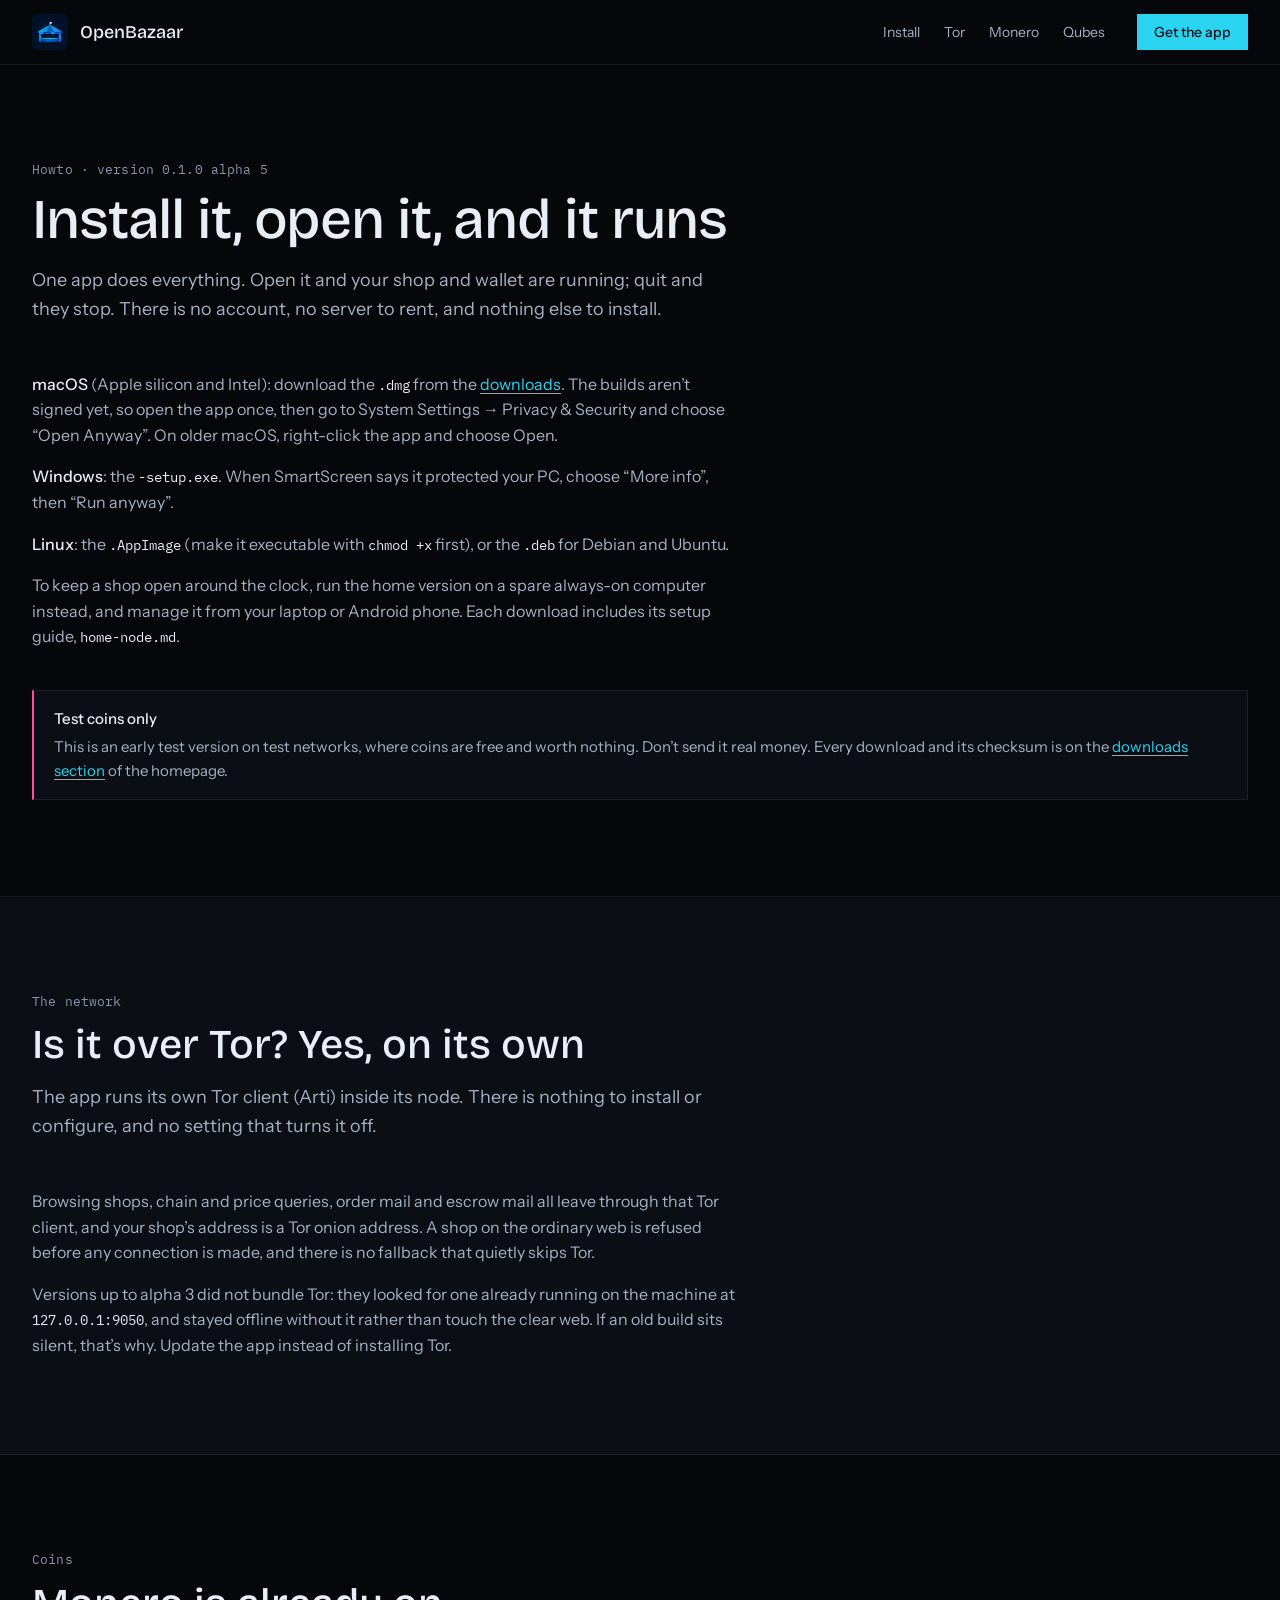
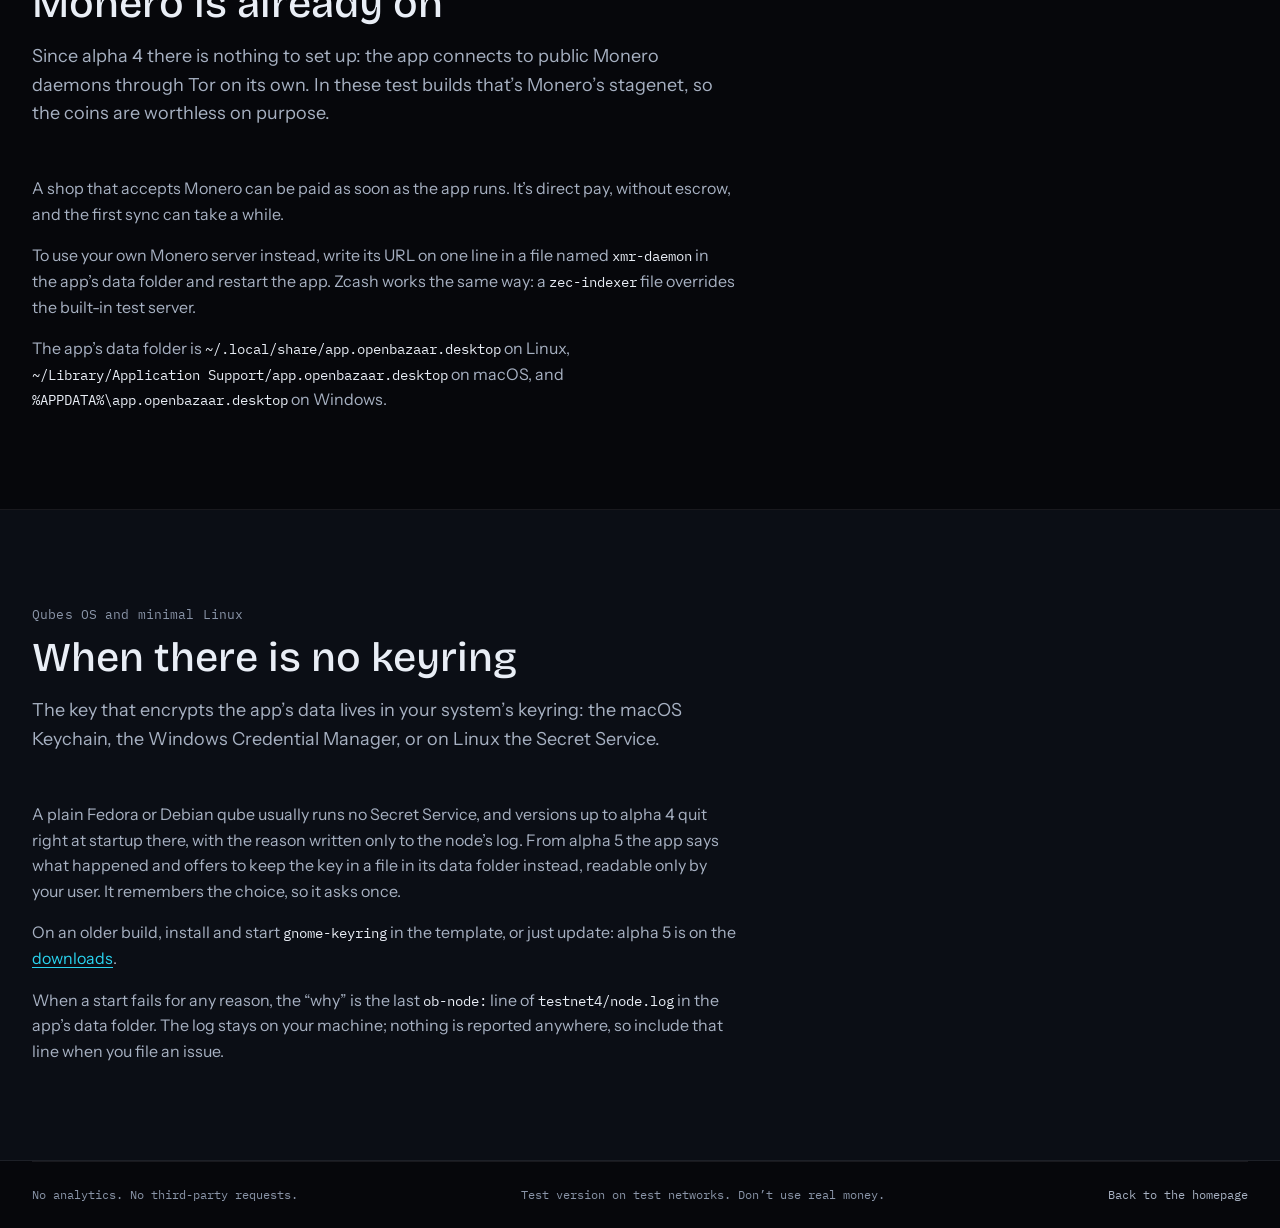
==== howto/index.html @ caa9f2f2 "Add a howto page: install, Tor, Monero, Qubes howto/ answers the questions people actually ask: how " ====
<!doctype html>
<html lang="en">
<head>
  <meta charset="utf-8">
  <meta name="viewport" content="width=device-width, initial-scale=1">
  <meta name="color-scheme" content="dark">
  <meta name="theme-color" content="#06070b">
  <title>How to run OpenBazaar: install, Tor, Monero, Qubes</title>
  <meta name="description" content="How to run the OpenBazaar app: install it on macOS, Windows or Linux, what Tor it uses (its own, on by default), how Monero is already on, and what to do on Qubes OS or minimal Linux without a keyring.">
  <meta property="og:type" content="website">
  <meta property="og:url" content="https://openbazaar.org/howto/">
  <meta property="og:title" content="How to run OpenBazaar">
  <meta property="og:description" content="Install it, and it connects through Tor on its own. Monero is already on. And what to do on Qubes OS when there is no keyring.">
  <meta property="og:image" content="https://openbazaar.org/ob-market-logo-256.png">
  <link rel="icon" href="../ob-market-logo-256.png" type="image/png">
  <link rel="preload" href="../fonts/bricolage-grotesque-wdth.woff2" as="font" type="font/woff2" crossorigin>
  <link rel="stylesheet" href="../styles.css">
  <script type="module" src="../site.js"></script>
</head>
<body id="top">
  <a class="skip" href="#main">Skip to content</a>
  <header class="site-header">
    <nav class="nav wrap" aria-label="Main navigation">
      <a class="brand" href="../"><img src="../ob-market-logo-256.png" width="36" height="36" alt=""><span>OpenBazaar</span></a>
      <button class="menu-button" type="button" aria-expanded="false" aria-controls="nav-links" hidden>Menu</button>
      <ul id="nav-links" class="nav-links">
        <li><a href="#install">Install</a></li>
        <li><a href="#tor">Tor</a></li>
        <li><a href="#monero">Monero</a></li>
        <li><a href="#qubes">Qubes</a></li>
      </ul>
      <a class="button button-small" href="../#start">Get the app</a>
    </nav>
  </header>

  <main id="main">
    <section id="install" class="section" aria-labelledby="install-heading">
      <div class="wrap">
        <div class="section-head">
          <p class="eyebrow">Howto · version 0.1.0 alpha 5</p>
          <h1 id="install-heading">Install it, open it, and it runs</h1>
          <p class="section-intro">One app does everything. Open it and your shop and wallet are running; quit and they stop. There is no account, no server to rent, and nothing else to install.</p>
        </div>
        <div class="prose">
          <p><strong>macOS</strong> (Apple silicon and Intel): download the <code>.dmg</code> from the <a href="../#start">downloads</a>. The builds aren’t signed yet, so open the app once, then go to System Settings → Privacy &amp; Security and choose “Open Anyway”. On older macOS, right-click the app and choose Open.</p>
          <p><strong>Windows</strong>: the <code>-setup.exe</code>. When SmartScreen says it protected your PC, choose “More info”, then “Run anyway”.</p>
          <p><strong>Linux</strong>: the <code>.AppImage</code> (make it executable with <code>chmod +x</code> first), or the <code>.deb</code> for Debian and Ubuntu.</p>
          <p>To keep a shop open around the clock, run the home version on a spare always-on computer instead, and manage it from your laptop or Android phone. Each download includes its setup guide, <code>home-node.md</code>.</p>
        </div>
        <p class="notice" role="note"><strong>Test coins only</strong> This is an early test version on test networks, where coins are free and worth nothing. Don’t send it real money. Every download and its checksum is on the <a href="../#start">downloads section</a> of the homepage.</p>
      </div>
    </section>

    <section id="tor" class="section section-sunk" aria-labelledby="tor-heading">
      <div class="wrap">
        <div class="section-head">
          <p class="eyebrow">The network</p>
          <h2 id="tor-heading">Is it over Tor? Yes, on its own</h2>
          <p class="section-intro">The app runs its own Tor client (Arti) inside its node. There is nothing to install or configure, and no setting that turns it off.</p>
        </div>
        <div class="prose">
          <p>Browsing shops, chain and price queries, order mail and escrow mail all leave through that Tor client, and your shop’s address is a Tor onion address. A shop on the ordinary web is refused before any connection is made, and there is no fallback that quietly skips Tor.</p>
          <p>Versions up to alpha 3 did not bundle Tor: they looked for one already running on the machine at <code>127.0.0.1:9050</code>, and stayed offline without it rather than touch the clear web. If an old build sits silent, that’s why. Update the app instead of installing Tor.</p>
        </div>
      </div>
    </section>

    <section id="monero" class="section" aria-labelledby="monero-heading">
      <div class="wrap">
        <div class="section-head">
          <p class="eyebrow">Coins</p>
          <h2 id="monero-heading">Monero is already on</h2>
          <p class="section-intro">Since alpha 4 there is nothing to set up: the app connects to public Monero daemons through Tor on its own. In these test builds that’s Monero’s stagenet, so the coins are worthless on purpose.</p>
        </div>
        <div class="prose">
          <p>A shop that accepts Monero can be paid as soon as the app runs. It’s direct pay, without escrow, and the first sync can take a while.</p>
          <p>To use your own Monero server instead, write its URL on one line in a file named <code>xmr-daemon</code> in the app’s data folder and restart the app. Zcash works the same way: a <code>zec-indexer</code> file overrides the built-in test server.</p>
          <p>The app’s data folder is <code>~/.local/share/app.openbazaar.desktop</code> on Linux, <code>~/Library/Application Support/app.openbazaar.desktop</code> on macOS, and <code>%APPDATA%\app.openbazaar.desktop</code> on Windows.</p>
        </div>
      </div>
    </section>

    <section id="qubes" class="section section-sunk" aria-labelledby="qubes-heading">
      <div class="wrap">
        <div class="section-head">
          <p class="eyebrow">Qubes OS and minimal Linux</p>
          <h2 id="qubes-heading">When there is no keyring</h2>
          <p class="section-intro">The key that encrypts the app’s data lives in your system’s keyring: the macOS Keychain, the Windows Credential Manager, or on Linux the Secret Service.</p>
        </div>
        <div class="prose">
          <p>A plain Fedora or Debian qube usually runs no Secret Service, and versions up to alpha 4 quit right at startup there, with the reason written only to the node’s log. From alpha 5 the app says what happened and offers to keep the key in a file in its data folder instead, readable only by your user. It remembers the choice, so it asks once.</p>
          <p>On an older build, install and start <code>gnome-keyring</code> in the template, or just update: alpha 5 is on the <a href="../#start">downloads</a>.</p>
          <p>When a start fails for any reason, the “why” is the last <code>ob-node:</code> line of <code>testnet4/node.log</code> in the app’s data folder. The log stays on your machine; nothing is reported anywhere, so include that line when you file an issue.</p>
        </div>
      </div>
    </section>
  </main>

  <footer class="footer">
    <div class="wrap footer-bottom"><span>No analytics. No third-party requests.</span><span>Test version on test networks. Don’t use real money.</span><a href="../">Back to the homepage</a></div>
  </footer>
</body>
</html>
---- styles.css ----
@font-face {
  font-family: "Instrument Sans";
  src: url("fonts/instrument-sans-400.woff2") format("woff2");
  font-weight: 400;
  font-display: swap;
}

@font-face {
  font-family: "Instrument Sans";
  src: url("fonts/instrument-sans-500.woff2") format("woff2");
  font-weight: 500;
  font-display: swap;
}

@font-face {
  font-family: "Bricolage Grotesque";
  src: url("fonts/bricolage-grotesque-wdth.woff2") format("woff2");
  font-weight: 200 800;
  font-stretch: 75% 100%;
  font-display: swap;
}

@font-face {
  font-family: "IBM Plex Mono";
  src: url("fonts/ibm-plex-mono-400.woff2") format("woff2");
  font-weight: 400;
  font-display: swap;
}

@font-face {
  font-family: "IBM Plex Mono";
  src: url("fonts/ibm-plex-mono-500.woff2") format("woff2");
  font-weight: 500;
  font-display: swap;
}

:root {
  /* Near-black with a blue cast; cyan carries actions, magenta marks caution. */
  --bg: #06070b;
  --panel: #0b0e15;
  --raised: #121722;
  --line: rgb(233 238 246 / 8%);
  --line-strong: rgb(233 238 246 / 14%);
  --text: #e9eef6;
  --text-2: #a7b1c2;
  --text-3: #8a95a8;
  --cyan: #2ad4f0;
  --cyan-press: #1bb8d3;
  --magenta: #ff4fa3;
  --sans: "Instrument Sans", Arial, sans-serif;
  --display: "Bricolage Grotesque", "Arial Narrow", sans-serif;
  --mono: "IBM Plex Mono", ui-monospace, "SFMono-Regular", Consolas, monospace;
  --ease: cubic-bezier(0.22, 1, 0.36, 1);
}

* { box-sizing: border-box; }
html { scroll-behavior: smooth; scroll-padding-top: 24px; }
body {
  margin: 0;
  color: var(--text);
  font: 400 16px/1.6 var(--sans);
  background: var(--bg);
}
a { color: var(--cyan); text-underline-offset: 3px; text-decoration-thickness: 1px; transition: color 160ms var(--ease); }
a:hover { color: var(--text); }
button { font: inherit; }
button:not(:disabled), summary { cursor: pointer; }
[hidden] { display: none !important; }
:focus-visible { outline: 2px solid var(--cyan); outline-offset: 3px; }
::selection { color: var(--bg); background: var(--cyan); }
img { max-width: 100%; }
h1, h2, h3, p, ul, ol, dl, dd, figure { margin: 0; }
h1, h2, h3 { font-weight: 500; }
code { font: 0.88em/1.5 var(--mono); overflow-wrap: anywhere; color: var(--text); }
.wrap { width: min(1240px, calc(100% - 64px)); margin-inline: auto; }
.skip { position: fixed; left: 16px; top: 12px; z-index: 20; padding: 8px 16px; background: var(--cyan); color: var(--bg); text-decoration: none; transform: translateY(-200%); }
.skip:focus { transform: none; color: var(--bg); }

.button {
  display: inline-flex;
  align-items: center;
  justify-content: center;
  gap: 12px;
  min-height: 48px;
  padding: 12px 20px;
  border: 1px solid var(--cyan);
  background: var(--cyan);
  color: #031015;
  font: 500 15px/1.2 var(--sans);
  text-decoration: none;
  transition: background-color 160ms var(--ease), border-color 160ms var(--ease), color 160ms var(--ease);
}
.button:hover { color: #031015; background: var(--cyan-press); border-color: var(--cyan-press); }
.button:active { transform: translateY(1px); }
.button-quiet { background: transparent; border-color: var(--line-strong); color: var(--text); }
.button-quiet:hover { background: var(--raised); border-color: var(--line-strong); color: var(--text); }
.button-small { min-height: 36px; padding: 8px 16px; font-size: 14px; }
.actions { display: flex; flex-wrap: wrap; gap: 12px; }
.eyebrow { margin-bottom: 12px; color: var(--text-3); font: 400 13px/1.4 var(--mono); letter-spacing: 0.01em; }

.site-header { position: sticky; top: 0; z-index: 10; background: var(--bg); border-bottom: 1px solid var(--line); }
.nav { display: flex; align-items: center; gap: 32px; min-height: 64px; }
.brand { display: inline-flex; align-items: center; gap: 12px; color: var(--text); font: 500 18px/1 var(--display); text-decoration: none; white-space: nowrap; }
.brand:hover { color: var(--text); }
.brand img { display: block; border-radius: 6px; }
.nav-links { display: flex; align-items: center; gap: 24px; margin: 0 0 0 auto; padding: 0; list-style: none; }
.nav-links a { color: var(--text-2); font: 400 14px/1 var(--sans); text-decoration: none; white-space: nowrap; }
.nav-links a:hover { color: var(--text); }
.menu-button { display: none; min-height: 36px; margin-left: auto; padding: 8px 12px; border: 1px solid var(--line-strong); background: transparent; color: var(--text); font: 500 14px/1 var(--sans); }

.hero { border-bottom: 1px solid var(--line); }
.hero-layout { display: grid; grid-template-columns: minmax(0, 5fr) minmax(0, 6fr); gap: 64px; align-items: center; padding-block: 80px; }
h1 { font: 500 clamp(40px, 4.4vw, 56px)/1.05 var(--display); letter-spacing: -0.02em; text-wrap: balance; }
.hero-lede { max-width: 36rem; margin-top: 24px; color: var(--text-2); font-size: 18px; line-height: 1.55; }
.hero .actions { margin-top: 32px; }
.status-note { display: flex; gap: 12px; max-width: 36rem; margin-top: 24px; padding: 12px 16px; border: 1px solid var(--line); border-left: 2px solid var(--magenta); background: var(--panel); color: var(--text-2); font-size: 14px; }
.status-note strong { color: var(--text); font-weight: 500; }
.status-note a { color: var(--magenta); }
.status-note a:hover { color: var(--text); }
.status-dot { flex-shrink: 0; width: 8px; height: 8px; margin-top: 7px; background: var(--magenta); }

.shot { position: relative; min-width: 0; }
.shot-frame { display: block; padding: 8px; text-decoration: none; border: 1px solid var(--line-strong); background: var(--panel); box-shadow: 0 24px 48px rgb(0 0 0 / 40%); transition: border-color 160ms var(--ease); }
.shot-frame:hover { border-color: rgb(233 238 246 / 24%); }
.shot-frame img { display: block; width: 100%; height: auto; }
.shot-screen { display: block; }
.shot-bar { display: flex; justify-content: space-between; gap: 16px; padding: 4px 4px 8px; color: var(--text-3); font: 400 12px/1.4 var(--mono); letter-spacing: 0.01em; }
.shot-bar span:first-child { color: var(--text-2); }
.shot figcaption { display: flex; flex-wrap: wrap; justify-content: space-between; gap: 4px 16px; margin-top: 12px; color: var(--text-2); font-size: 14px; }
.shot figcaption span { color: var(--text-3); font: 400 12px/1.6 var(--mono); }

.section { padding-block: 96px; border-bottom: 1px solid var(--line); }
.section-sunk { background: var(--panel); }
.section h2 { font: 500 clamp(32px, 3.2vw, 44px)/1.08 var(--display); text-wrap: balance; }
.section-head { max-width: 44rem; margin-bottom: 48px; }
.section-intro { margin-top: 16px; color: var(--text-2); font-size: 18px; }

.sell-layout { display: grid; grid-template-columns: minmax(0, 4fr) minmax(0, 7fr); gap: 48px; align-items: center; }
.sell-points { border-top: 1px solid var(--line-strong); counter-reset: point; }
.sell-points article { position: relative; padding: 20px 0 20px 40px; border-bottom: 1px solid var(--line); counter-increment: point; }
.sell-points article::before { content: "0" counter(point); position: absolute; left: 0; top: 24px; color: var(--text-3); font: 500 13px/1 var(--mono); font-variant-numeric: tabular-nums; }
.sell-points h3 { font: 500 22px/1.25 var(--display); }
.sell-points p { margin-top: 8px; color: var(--text-2); font-size: 15px; }
.can-do { display: flex; flex-wrap: wrap; align-items: baseline; gap: 16px 24px; margin-top: 48px; }
.can-do h3 { color: var(--text-3); font: 400 13px/1.4 var(--mono); letter-spacing: 0.01em; }
.chips { display: flex; flex-wrap: wrap; gap: 8px; margin: 0; padding: 0; list-style: none; }
.chips li { padding: 8px 12px; border: 1px solid var(--line-strong); background: var(--panel); color: var(--text-2); font-size: 14px; }

.steps { display: grid; grid-template-columns: repeat(4, 1fr); gap: 32px; margin: 0; padding: 0; list-style: none; counter-reset: step; }
.steps li { counter-increment: step; }
.steps li::before { content: "0" counter(step); display: block; margin-bottom: 16px; padding-bottom: 16px; border-bottom: 1px solid var(--line-strong); color: var(--text-3); font: 500 13px/1 var(--mono); font-variant-numeric: tabular-nums; }
.steps h3 { font: 500 22px/1.2 var(--display); }
.steps p { margin-top: 8px; color: var(--text-2); font-size: 15px; }

.trouble { margin-top: 64px; padding: 32px; border: 1px solid var(--line-strong); background: var(--raised); }
.trouble h3 { font: 500 20px/1.3 var(--sans); }
.trouble dl { display: grid; grid-template-columns: 1fr 1fr; gap: 0 48px; margin-top: 8px; }
.trouble dl > div { padding-block: 16px; border-bottom: 1px solid var(--line); }
.trouble dt { font: 500 18px/1.3 var(--display); }
.trouble dd { margin-top: 8px; color: var(--text-2); font-size: 15px; }
.trouble-note { margin-top: 24px; padding-left: 16px; border-left: 2px solid var(--magenta); color: var(--text-2); font-size: 15px; }

.pay-layout { display: grid; grid-template-columns: minmax(0, 5fr) minmax(0, 7fr); gap: 64px; align-items: start; }
.pay-layout .section-head { margin-bottom: 0; }
.pay-note { margin-top: 24px; padding-left: 16px; border-left: 2px solid var(--magenta); color: var(--text-2); font-size: 15px; }
.coins { margin: 0; padding: 0; list-style: none; border-top: 1px solid var(--line-strong); }
.coins li { padding-block: 20px; border-bottom: 1px solid var(--line); }
.coin-head { display: flex; flex-wrap: wrap; align-items: baseline; justify-content: space-between; gap: 8px 16px; }
.coins h3 { font: 500 22px/1.2 var(--display); }
.coin-status { color: var(--text-3); font: 400 12px/1.4 var(--mono); letter-spacing: 0.01em; }
.coins p { max-width: 40rem; margin-top: 8px; color: var(--text-2); font-size: 15px; }
.coins .coin-meta { margin-top: 8px; color: var(--text-3); font: 400 12px/1.5 var(--mono); letter-spacing: 0.01em; }

.faq-layout { display: grid; grid-template-columns: minmax(0, 4fr) minmax(0, 7fr); gap: 64px; align-items: start; }
.faq-layout .section-head { margin-bottom: 0; }
.faq { border-top: 1px solid var(--line-strong); }
.faq details { border-bottom: 1px solid var(--line); }
.faq summary { display: flex; justify-content: space-between; align-items: center; gap: 24px; padding-block: 16px; font-size: 18px; font-weight: 500; list-style: none; }
.faq summary::-webkit-details-marker { display: none; }
.faq summary::after { content: "+"; flex-shrink: 0; color: var(--text-3); font: 400 20px/1 var(--mono); }
.faq details[open] summary::after { content: "−"; }
.faq summary:hover { color: var(--text-2); }
.faq details p { max-width: 42rem; padding-bottom: 20px; color: var(--text-2); }

.paths { display: grid; grid-template-columns: 1fr 1fr; gap: 24px; }
.paths article { padding: 24px; border: 1px solid var(--line-strong); background: var(--panel); }
.paths h3 { font: 500 22px/1.2 var(--display); }
.paths ol { margin-top: 16px; padding: 0; list-style: none; counter-reset: path; }
.paths li { display: grid; grid-template-columns: 32px 1fr; padding-block: 8px; color: var(--text-2); counter-increment: path; }
.paths li::before { content: counter(path); color: var(--text-3); font: 500 14px/1.6 var(--mono); font-variant-numeric: tabular-nums; }
.notice { margin-top: 40px; padding: 16px 20px; border: 1px solid var(--line); border-left: 2px solid var(--magenta); background: var(--panel); color: var(--text-2); font-size: 15px; }

/* Running text on the howto page. */
.prose { max-width: 44rem; }
.prose p { color: var(--text-2); }
.prose p + p { margin-top: 16px; }
.prose strong { color: var(--text); font-weight: 500; }
.notice strong { display: block; margin-bottom: 4px; color: var(--text); font-weight: 500; }
.release-table { margin-top: 40px; border-top: 1px solid var(--line-strong); }
.release-row { display: grid; grid-template-columns: 180px 1fr 280px 260px; gap: 24px; align-items: center; padding-block: 20px; border-bottom: 1px solid var(--line); }
.release-row h3 { font: 500 24px/1.2 var(--display); }
.release-row p { color: var(--text-2); font-size: 15px; }
.release-row .button { justify-content: space-between; white-space: nowrap; }
.dl-size { color: rgb(3 16 21 / 70%); font: 400 12px/1 var(--mono); font-variant-numeric: tabular-nums; }
.dl-alt { color: var(--text-3); font-size: 14px; }
.release-extras { display: grid; grid-template-columns: 1fr 1fr; gap: 24px; margin-top: 32px; }
.release-extras article { padding: 24px; border: 1px solid var(--line); background: var(--panel); }
.release-extras h3 { font: 500 18px/1.3 var(--sans); }
.release-extras article > p:not(.dl-alt) { margin-top: 8px; color: var(--text-2); font-size: 15px; }
.release-extras .dl-alt { margin-top: 16px; }
.dl-list { display: grid; gap: 8px; margin-top: 16px; padding: 0; list-style: none; font-size: 15px; }
.dl-list span { margin-left: 8px; color: var(--text-3); font: 400 12px/1 var(--mono); font-variant-numeric: tabular-nums; }
.verify-line { margin-top: 24px; color: var(--text-3); font-size: 14px; }

.developers { padding-block: 64px; border-bottom: 1px solid var(--line); }
.developers-layout { display: grid; grid-template-columns: minmax(0, 6fr) minmax(0, 5fr); gap: 48px; align-items: center; }
.developers h2 { font: 500 28px/1.2 var(--display); }
.developers p { margin-top: 12px; color: var(--text-2); font-size: 15px; }
.dev-links { display: flex; flex-wrap: wrap; gap: 8px 24px; margin: 0; padding: 0; list-style: none; font: 400 14px/1.6 var(--mono); }
.dev-links a { text-decoration: none; }

.footer { background: var(--bg); }
.footer-grid { display: grid; grid-template-columns: 1.5fr repeat(3, 1fr); gap: 48px; padding-block: 64px; }
.footer-grid > div:first-child p { margin-top: 16px; color: var(--text-3); font-size: 14px; }
.footer h3 { margin-bottom: 12px; color: var(--text-3); font: 500 13px/1.4 var(--sans); }
.footer-grid > div:not(:first-child) > a { display: block; padding-block: 4px; color: var(--text-2); font-size: 15px; text-decoration: none; }
.footer-grid > div:not(:first-child) > a:hover { color: var(--text); }
.footer-bottom { display: flex; flex-wrap: wrap; justify-content: space-between; gap: 12px 24px; padding-block: 24px; border-top: 1px solid var(--line); color: var(--text-3); font: 400 12px/1.5 var(--mono); }
.footer-bottom a { color: var(--text-2); text-decoration: none; }
.footer-bottom a:hover { color: var(--text); }

@media (max-width: 1100px) {
  .wrap { width: calc(100% - 48px); }
  .nav { gap: 24px; }
  .nav-links { gap: 16px; }
  .hero-layout { grid-template-columns: 1fr 1fr; gap: 40px; padding-block: 64px; }
  h1 { letter-spacing: -0.01em; }
  .sell-layout, .pay-layout, .faq-layout { gap: 40px; }
  .steps { grid-template-columns: 1fr 1fr; gap: 40px 32px; }
  .release-row { grid-template-columns: 120px 1fr 280px; }
  .release-row .dl-alt { grid-column: 3; }
}

@media (max-width: 860px) {
  .js .menu-button { display: inline-flex; }
  .js .nav-links { display: none; position: absolute; top: 64px; left: 0; right: 0; z-index: 10; flex-direction: column; align-items: stretch; gap: 0; padding: 8px 24px 16px; background: var(--bg); border-bottom: 1px solid var(--line); }
  .js .nav-links.open { display: flex; }
  .js .nav-links a { display: flex; align-items: center; min-height: 44px; font-size: 15px; }
  .nav { flex-wrap: wrap; gap: 16px; }
  html:not(.js) .nav-links { order: 3; width: 100%; flex-wrap: wrap; gap: 8px 20px; margin: 0; padding-bottom: 16px; }
  html:not(.js) .nav .button-small { margin-left: auto; }
  .hero-layout, .sell-layout, .pay-layout, .faq-layout, .developers-layout { grid-template-columns: 1fr; }
  .hero-layout { gap: 48px; padding-block: 48px 64px; }
  h1 { font-size: clamp(36px, 10vw, 44px); letter-spacing: 0; }
  .hero-lede { font-size: 18px; }
  .section { padding-block: 64px; }
  .section-head { margin-bottom: 40px; }
  .trouble { margin-top: 48px; padding: 24px; }
  .trouble dl { grid-template-columns: 1fr; }
  .paths, .release-extras { grid-template-columns: 1fr; }
  .release-row { grid-template-columns: 1fr; gap: 8px; padding-block: 24px; }
  .release-row .button { justify-self: start; margin-top: 8px; }
  .release-row .dl-alt { grid-column: auto; }
  .footer-grid { grid-template-columns: 1fr 1fr; gap: 32px 24px; }
  .footer-grid > div:first-child { grid-column: 1 / -1; }
}

@media (max-width: 520px) {
  .wrap { width: calc(100% - 48px); }
  .nav .button-small { display: none; }
  .hero .actions .button { flex: 1 1 100%; }
  .steps { grid-template-columns: 1fr; gap: 32px; }
  .shot-bar span:last-child { display: none; }
}

@media (prefers-reduced-motion: reduce) {
  html { scroll-behavior: auto; }
  *, *::before, *::after { transition: none !important; animation: none !important; }
}
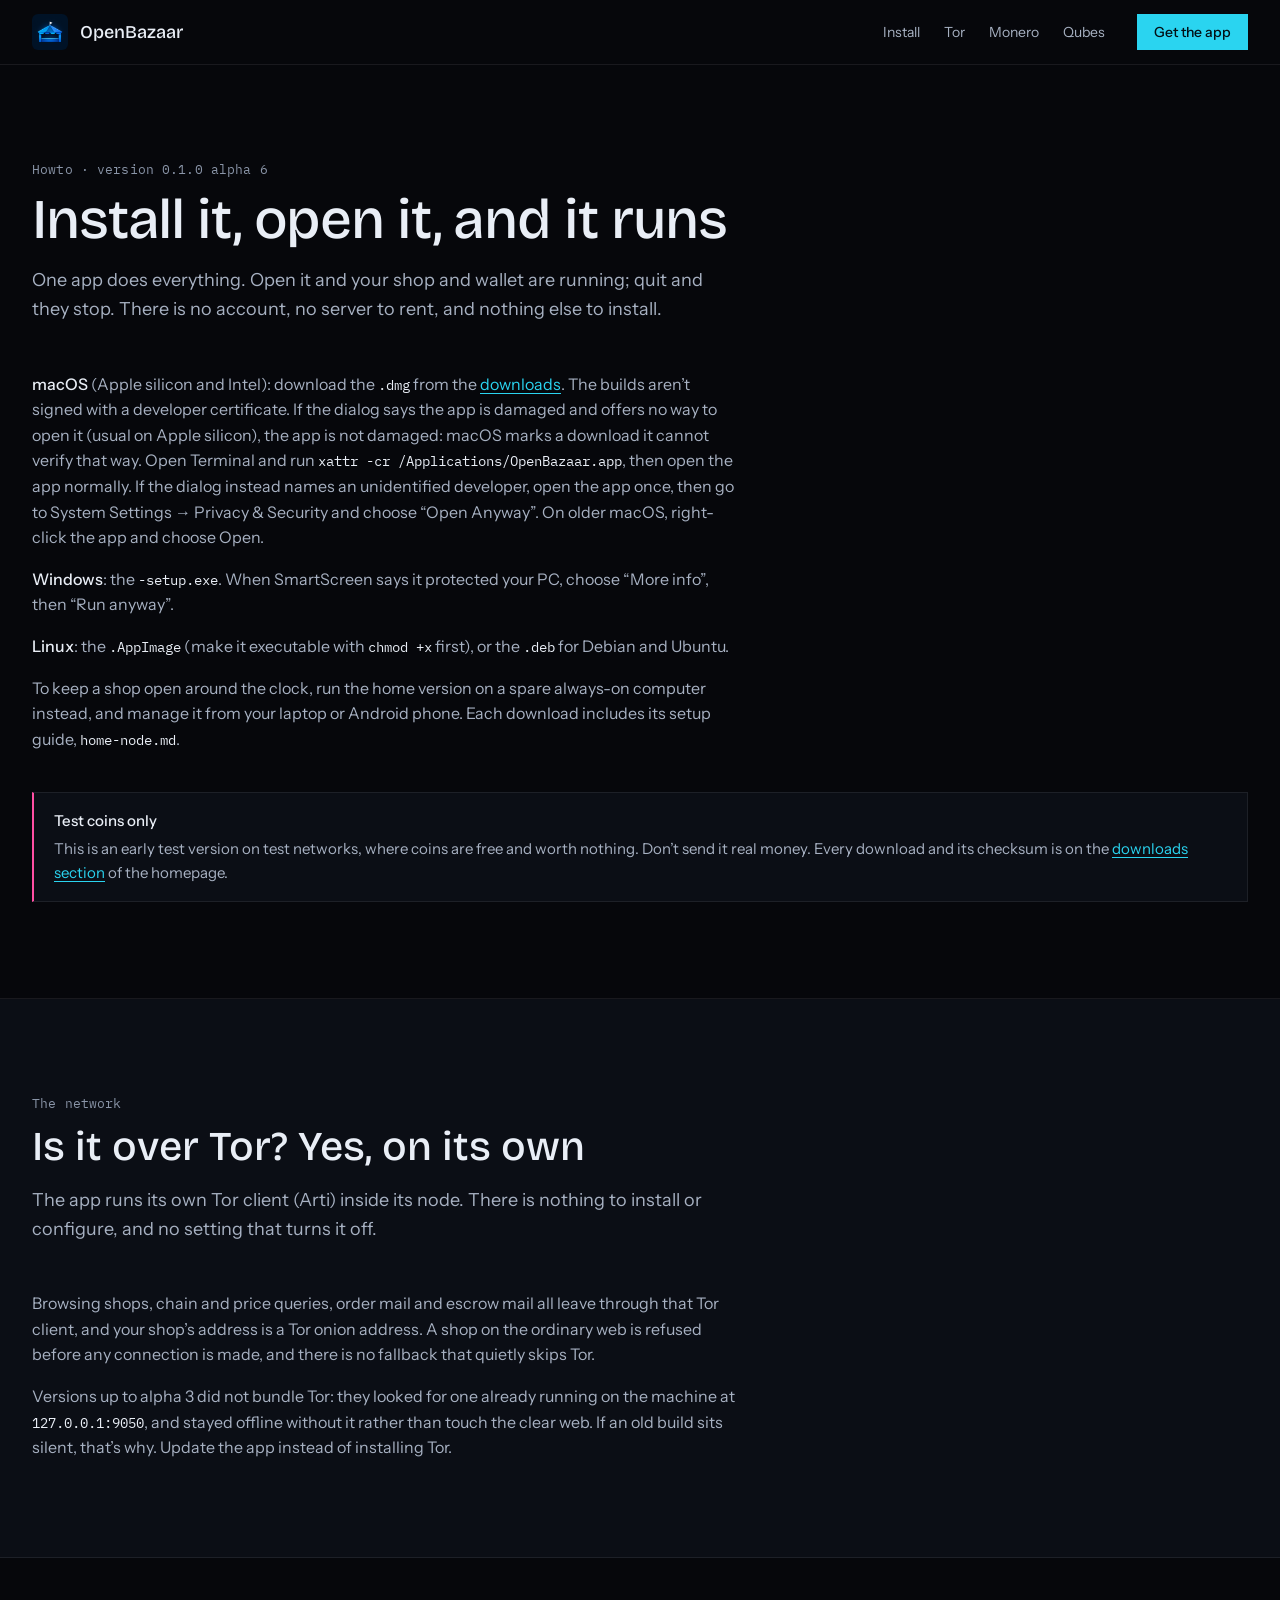
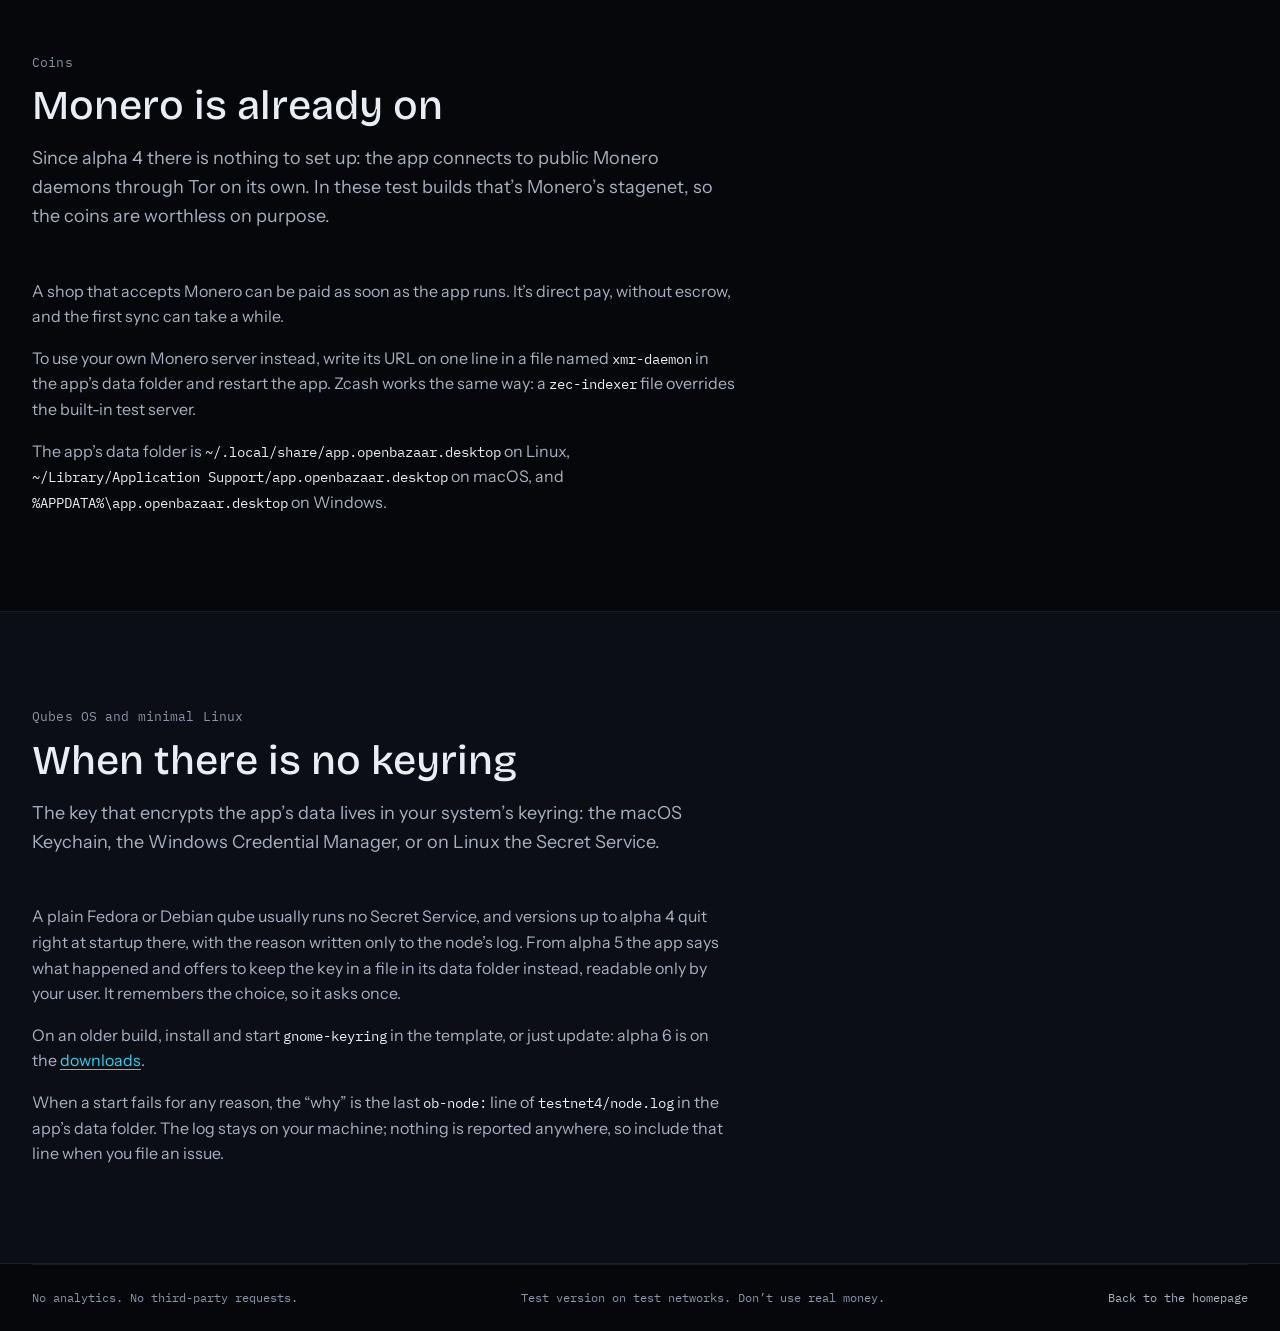
==== commit 84bd3712: "Point the site at alpha.6, including send-out and the damaged dialog. External send shipped in PRs 1" ====
--- a/howto/index.html
+++ b/howto/index.html
@@ -37,12 +37,12 @@
     <section id="install" class="section" aria-labelledby="install-heading">
       <div class="wrap">
         <div class="section-head">
-          <p class="eyebrow">Howto · version 0.1.0 alpha 5</p>
+          <p class="eyebrow">Howto · version 0.1.0 alpha 6</p>
           <h1 id="install-heading">Install it, open it, and it runs</h1>
           <p class="section-intro">One app does everything. Open it and your shop and wallet are running; quit and they stop. There is no account, no server to rent, and nothing else to install.</p>
         </div>
         <div class="prose">
-          <p><strong>macOS</strong> (Apple silicon and Intel): download the <code>.dmg</code> from the <a href="../#start">downloads</a>. The builds aren’t signed yet, so open the app once, then go to System Settings → Privacy &amp; Security and choose “Open Anyway”. On older macOS, right-click the app and choose Open.</p>
+          <p><strong>macOS</strong> (Apple silicon and Intel): download the <code>.dmg</code> from the <a href="../#start">downloads</a>. The builds aren’t signed with a developer certificate. If the dialog says the app is damaged and offers no way to open it (usual on Apple silicon), the app is not damaged: macOS marks a download it cannot verify that way. Open Terminal and run <code>xattr -cr /Applications/OpenBazaar.app</code>, then open the app normally. If the dialog instead names an unidentified developer, open the app once, then go to System Settings → Privacy &amp; Security and choose “Open Anyway”. On older macOS, right-click the app and choose Open.</p>
           <p><strong>Windows</strong>: the <code>-setup.exe</code>. When SmartScreen says it protected your PC, choose “More info”, then “Run anyway”.</p>
           <p><strong>Linux</strong>: the <code>.AppImage</code> (make it executable with <code>chmod +x</code> first), or the <code>.deb</code> for Debian and Ubuntu.</p>
           <p>To keep a shop open around the clock, run the home version on a spare always-on computer instead, and manage it from your laptop or Android phone. Each download includes its setup guide, <code>home-node.md</code>.</p>
@@ -89,7 +89,7 @@
         </div>
         <div class="prose">
           <p>A plain Fedora or Debian qube usually runs no Secret Service, and versions up to alpha 4 quit right at startup there, with the reason written only to the node’s log. From alpha 5 the app says what happened and offers to keep the key in a file in its data folder instead, readable only by your user. It remembers the choice, so it asks once.</p>
-          <p>On an older build, install and start <code>gnome-keyring</code> in the template, or just update: alpha 5 is on the <a href="../#start">downloads</a>.</p>
+          <p>On an older build, install and start <code>gnome-keyring</code> in the template, or just update: alpha 6 is on the <a href="../#start">downloads</a>.</p>
           <p>When a start fails for any reason, the “why” is the last <code>ob-node:</code> line of <code>testnet4/node.log</code> in the app’s data folder. The log stays on your machine; nothing is reported anywhere, so include that line when you file an issue.</p>
         </div>
       </div>
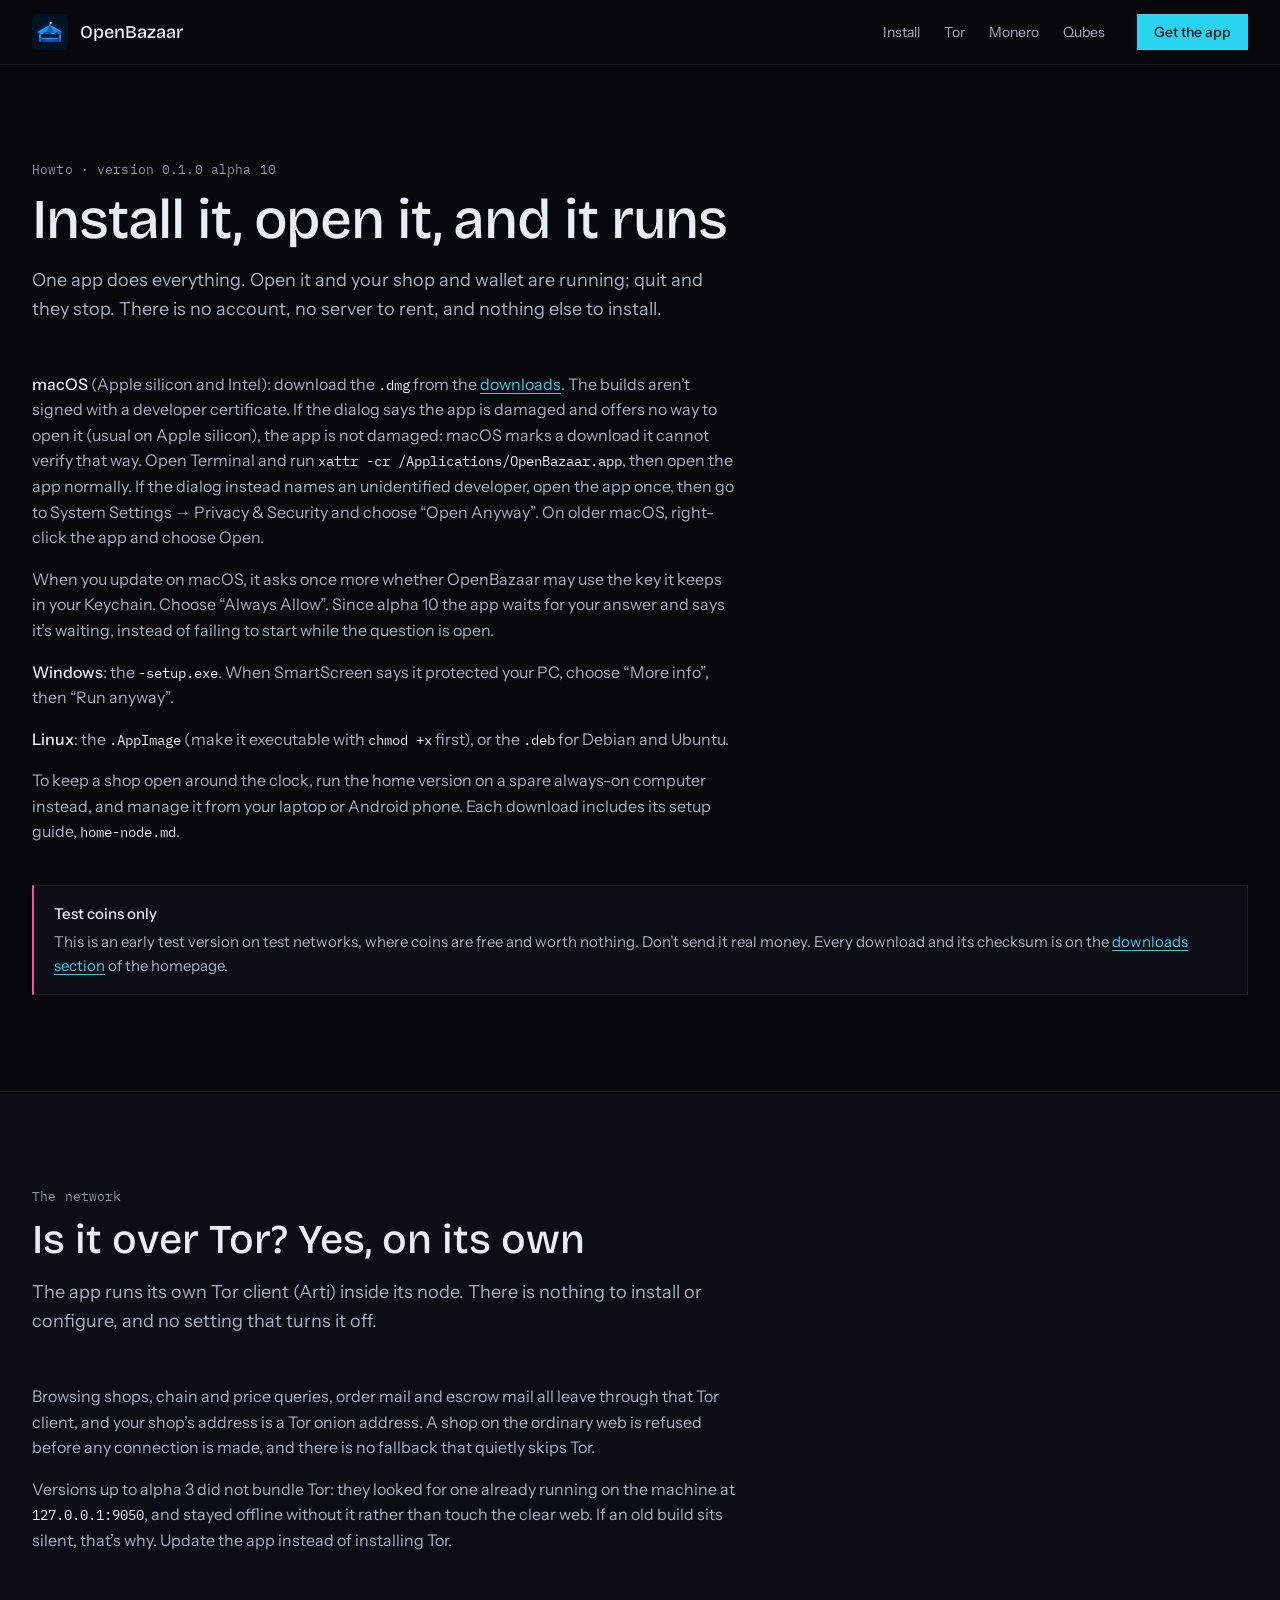
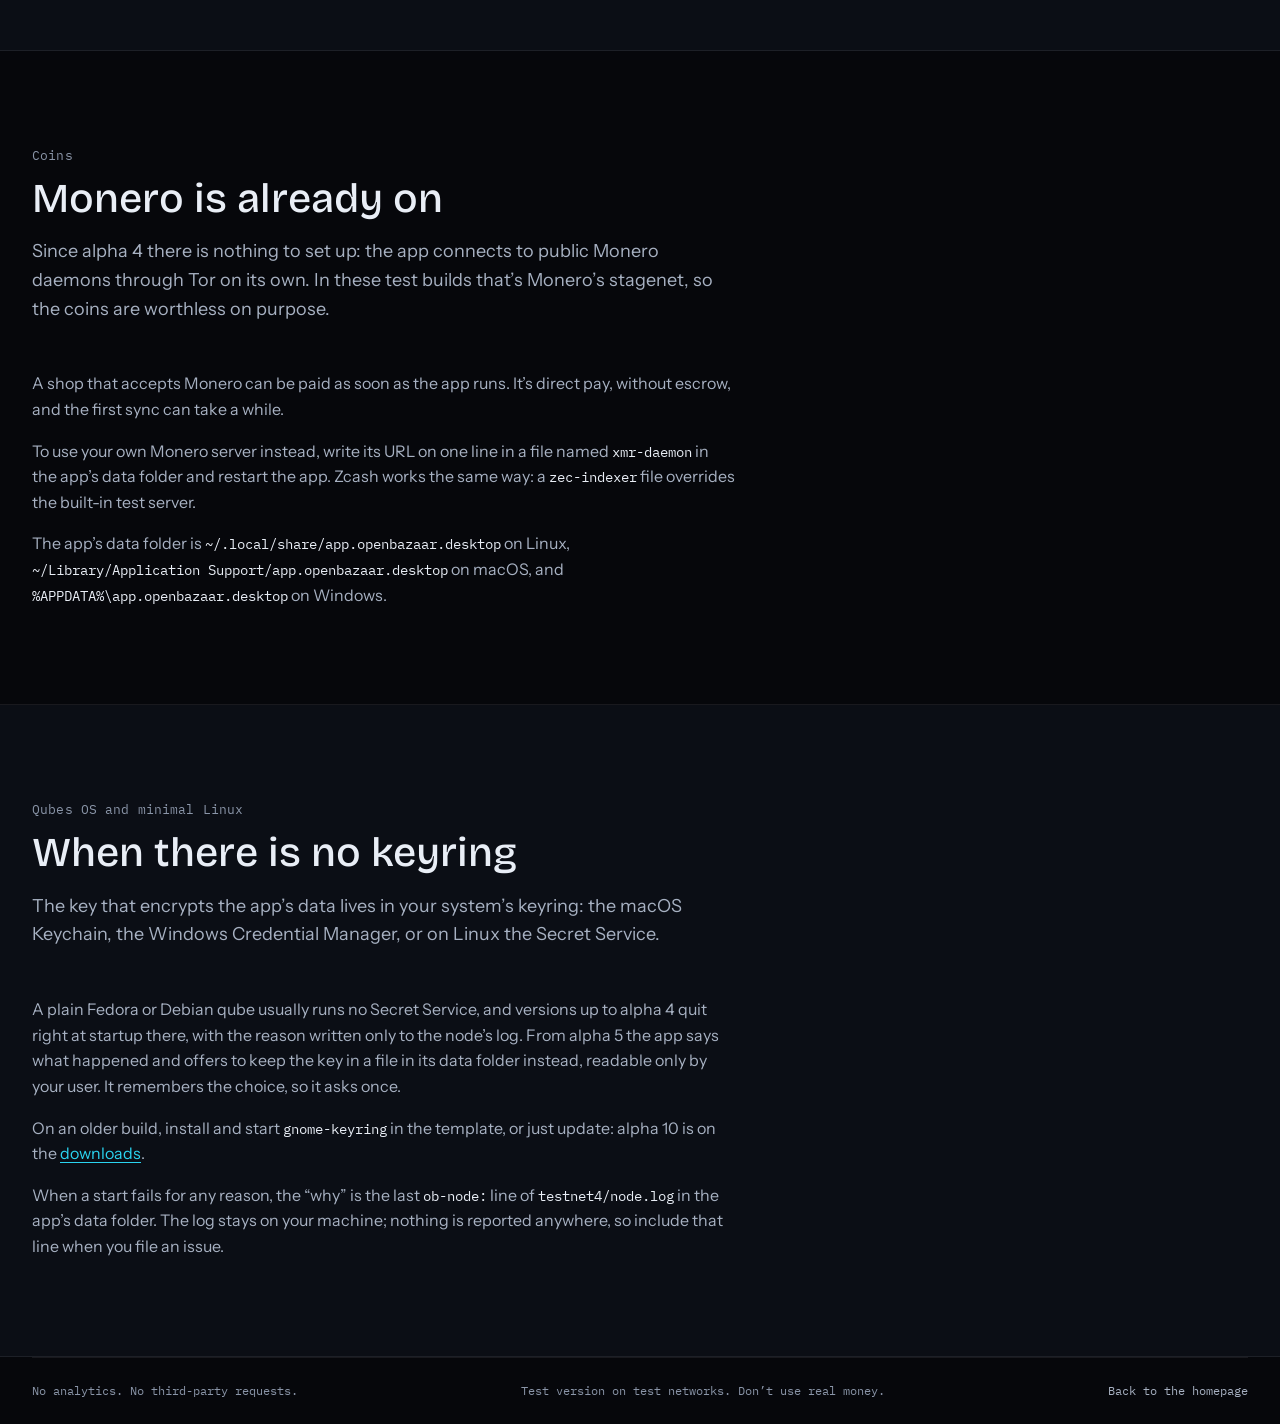
==== commit 8edbbf79: "Point the site at alpha.10: filing fee, unconfirmed Monero, Keychain wait on update" ====
--- a/howto/index.html
+++ b/howto/index.html
@@ -37,12 +37,13 @@
     <section id="install" class="section" aria-labelledby="install-heading">
       <div class="wrap">
         <div class="section-head">
-          <p class="eyebrow">Howto · version 0.1.0 alpha 6</p>
+          <p class="eyebrow">Howto · version 0.1.0 alpha 10</p>
           <h1 id="install-heading">Install it, open it, and it runs</h1>
           <p class="section-intro">One app does everything. Open it and your shop and wallet are running; quit and they stop. There is no account, no server to rent, and nothing else to install.</p>
         </div>
         <div class="prose">
           <p><strong>macOS</strong> (Apple silicon and Intel): download the <code>.dmg</code> from the <a href="../#start">downloads</a>. The builds aren’t signed with a developer certificate. If the dialog says the app is damaged and offers no way to open it (usual on Apple silicon), the app is not damaged: macOS marks a download it cannot verify that way. Open Terminal and run <code>xattr -cr /Applications/OpenBazaar.app</code>, then open the app normally. If the dialog instead names an unidentified developer, open the app once, then go to System Settings → Privacy &amp; Security and choose “Open Anyway”. On older macOS, right-click the app and choose Open.</p>
+          <p>When you update on macOS, it asks once more whether OpenBazaar may use the key it keeps in your Keychain. Choose “Always Allow”. Since alpha 10 the app waits for your answer and says it’s waiting, instead of failing to start while the question is open.</p>
           <p><strong>Windows</strong>: the <code>-setup.exe</code>. When SmartScreen says it protected your PC, choose “More info”, then “Run anyway”.</p>
           <p><strong>Linux</strong>: the <code>.AppImage</code> (make it executable with <code>chmod +x</code> first), or the <code>.deb</code> for Debian and Ubuntu.</p>
           <p>To keep a shop open around the clock, run the home version on a spare always-on computer instead, and manage it from your laptop or Android phone. Each download includes its setup guide, <code>home-node.md</code>.</p>
@@ -89,7 +90,7 @@
         </div>
         <div class="prose">
           <p>A plain Fedora or Debian qube usually runs no Secret Service, and versions up to alpha 4 quit right at startup there, with the reason written only to the node’s log. From alpha 5 the app says what happened and offers to keep the key in a file in its data folder instead, readable only by your user. It remembers the choice, so it asks once.</p>
-          <p>On an older build, install and start <code>gnome-keyring</code> in the template, or just update: alpha 6 is on the <a href="../#start">downloads</a>.</p>
+          <p>On an older build, install and start <code>gnome-keyring</code> in the template, or just update: alpha 10 is on the <a href="../#start">downloads</a>.</p>
           <p>When a start fails for any reason, the “why” is the last <code>ob-node:</code> line of <code>testnet4/node.log</code> in the app’s data folder. The log stays on your machine; nothing is reported anywhere, so include that line when you file an issue.</p>
         </div>
       </div>
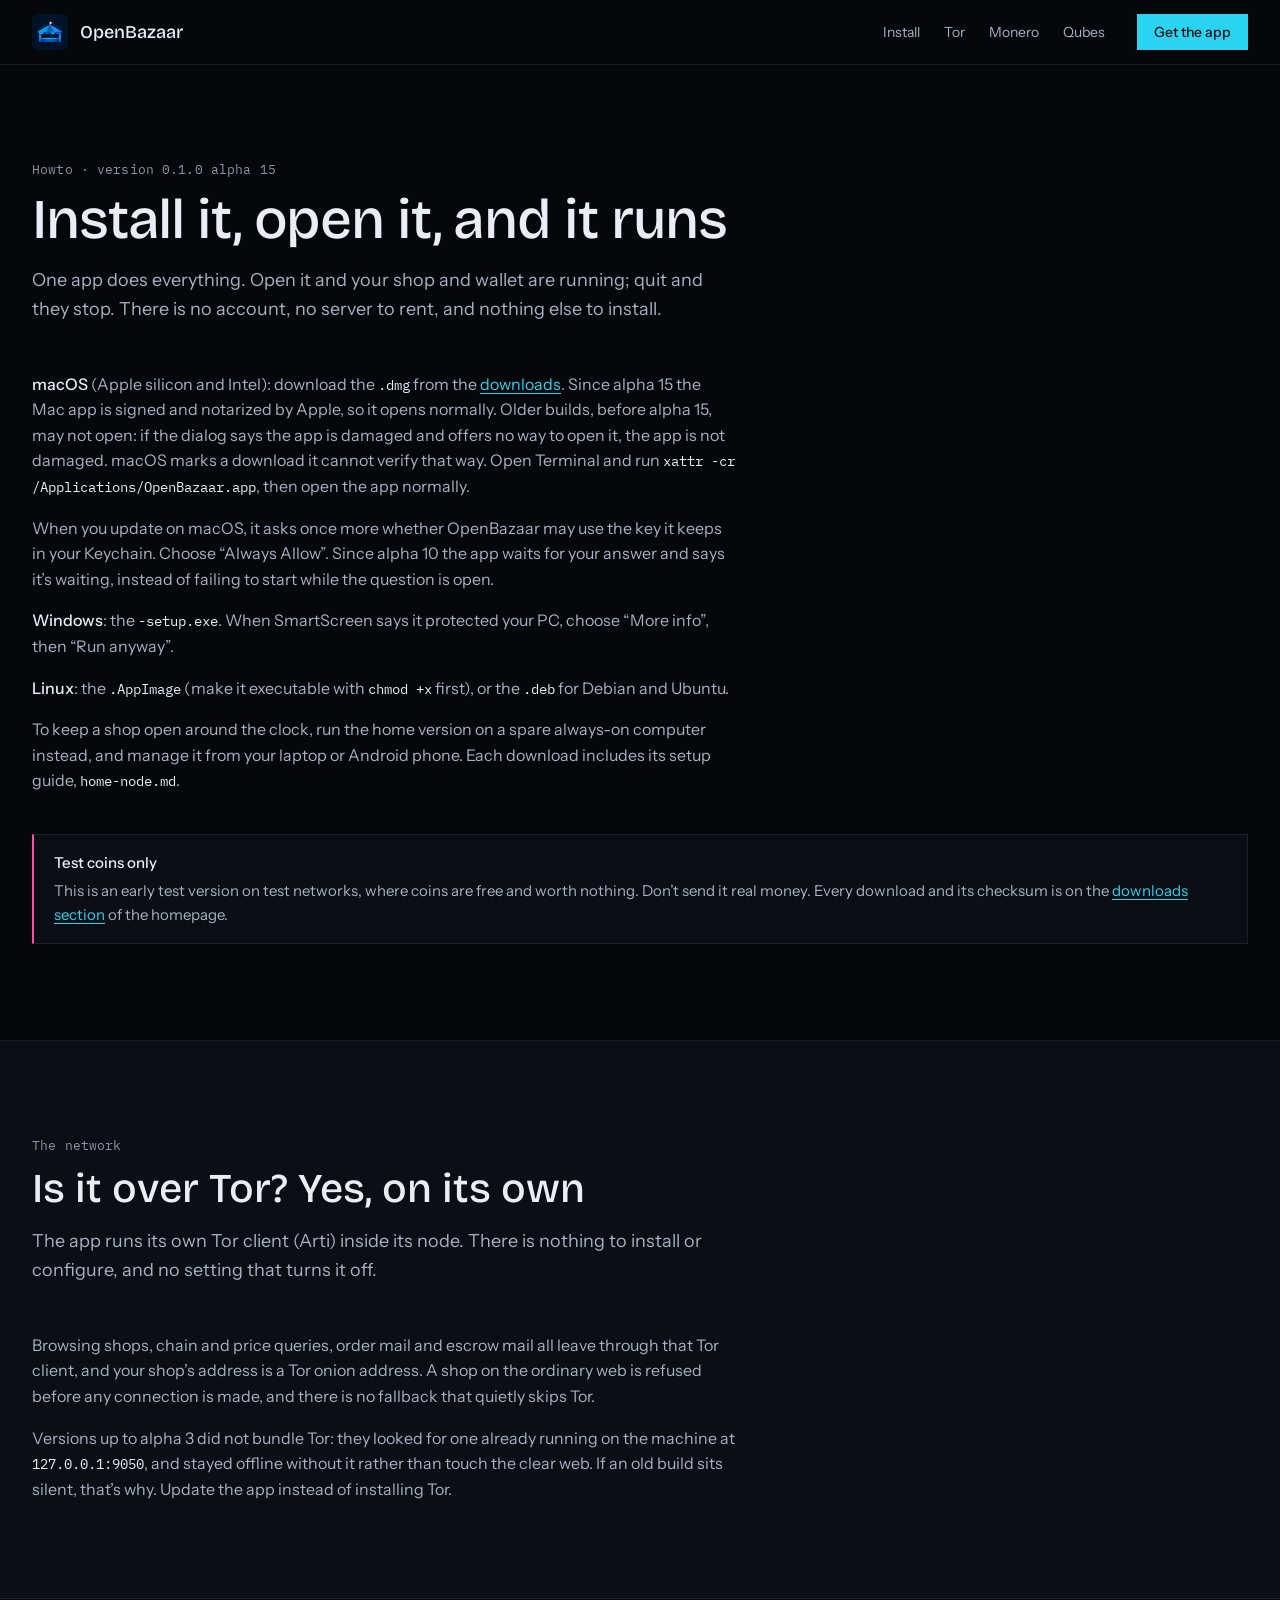
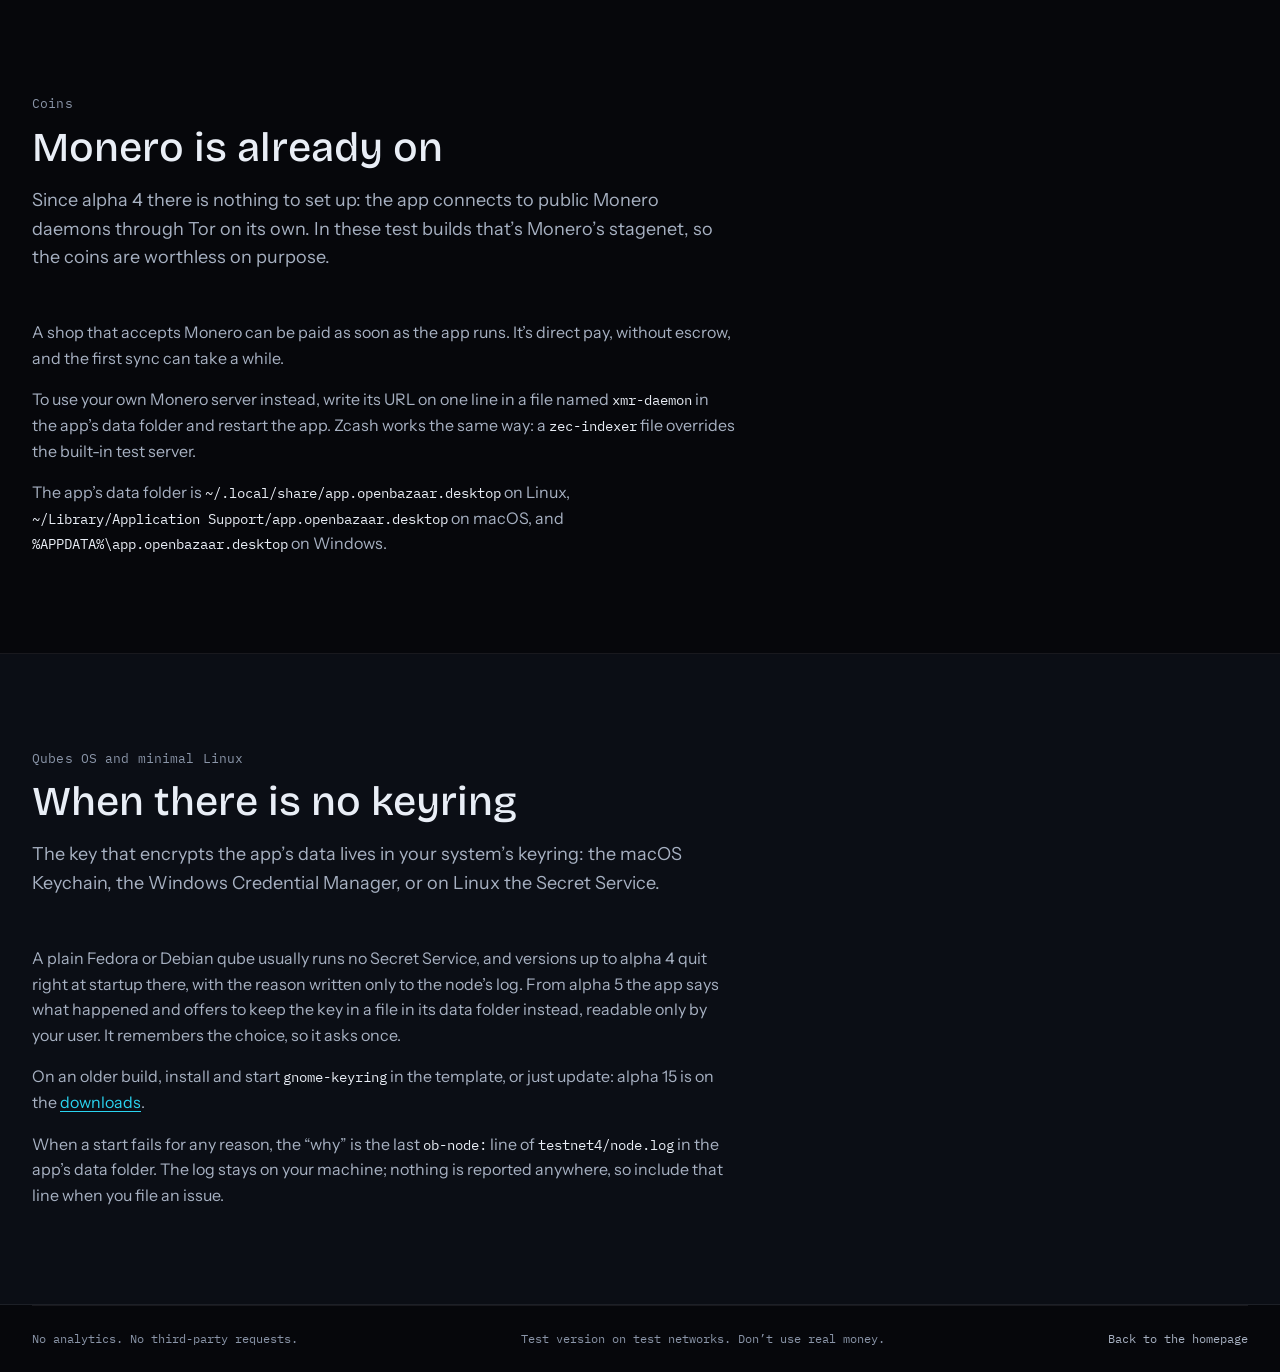
==== commit 6d319ae8: "Point the site at alpha.15: Mac app notarized, Windows still unsigned, new download sizes" ====
--- a/howto/index.html
+++ b/howto/index.html
@@ -37,12 +37,12 @@
     <section id="install" class="section" aria-labelledby="install-heading">
       <div class="wrap">
         <div class="section-head">
-          <p class="eyebrow">Howto · version 0.1.0 alpha 10</p>
+          <p class="eyebrow">Howto · version 0.1.0 alpha 15</p>
           <h1 id="install-heading">Install it, open it, and it runs</h1>
           <p class="section-intro">One app does everything. Open it and your shop and wallet are running; quit and they stop. There is no account, no server to rent, and nothing else to install.</p>
         </div>
         <div class="prose">
-          <p><strong>macOS</strong> (Apple silicon and Intel): download the <code>.dmg</code> from the <a href="../#start">downloads</a>. The builds aren’t signed with a developer certificate. If the dialog says the app is damaged and offers no way to open it (usual on Apple silicon), the app is not damaged: macOS marks a download it cannot verify that way. Open Terminal and run <code>xattr -cr /Applications/OpenBazaar.app</code>, then open the app normally. If the dialog instead names an unidentified developer, open the app once, then go to System Settings → Privacy &amp; Security and choose “Open Anyway”. On older macOS, right-click the app and choose Open.</p>
+          <p><strong>macOS</strong> (Apple silicon and Intel): download the <code>.dmg</code> from the <a href="../#start">downloads</a>. Since alpha 15 the Mac app is signed and notarized by Apple, so it opens normally. Older builds, before alpha 15, may not open: if the dialog says the app is damaged and offers no way to open it, the app is not damaged. macOS marks a download it cannot verify that way. Open Terminal and run <code>xattr -cr /Applications/OpenBazaar.app</code>, then open the app normally.</p>
           <p>When you update on macOS, it asks once more whether OpenBazaar may use the key it keeps in your Keychain. Choose “Always Allow”. Since alpha 10 the app waits for your answer and says it’s waiting, instead of failing to start while the question is open.</p>
           <p><strong>Windows</strong>: the <code>-setup.exe</code>. When SmartScreen says it protected your PC, choose “More info”, then “Run anyway”.</p>
           <p><strong>Linux</strong>: the <code>.AppImage</code> (make it executable with <code>chmod +x</code> first), or the <code>.deb</code> for Debian and Ubuntu.</p>
@@ -90,7 +90,7 @@
         </div>
         <div class="prose">
           <p>A plain Fedora or Debian qube usually runs no Secret Service, and versions up to alpha 4 quit right at startup there, with the reason written only to the node’s log. From alpha 5 the app says what happened and offers to keep the key in a file in its data folder instead, readable only by your user. It remembers the choice, so it asks once.</p>
-          <p>On an older build, install and start <code>gnome-keyring</code> in the template, or just update: alpha 10 is on the <a href="../#start">downloads</a>.</p>
+          <p>On an older build, install and start <code>gnome-keyring</code> in the template, or just update: alpha 15 is on the <a href="../#start">downloads</a>.</p>
           <p>When a start fails for any reason, the “why” is the last <code>ob-node:</code> line of <code>testnet4/node.log</code> in the app’s data folder. The log stays on your machine; nothing is reported anywhere, so include that line when you file an issue.</p>
         </div>
       </div>
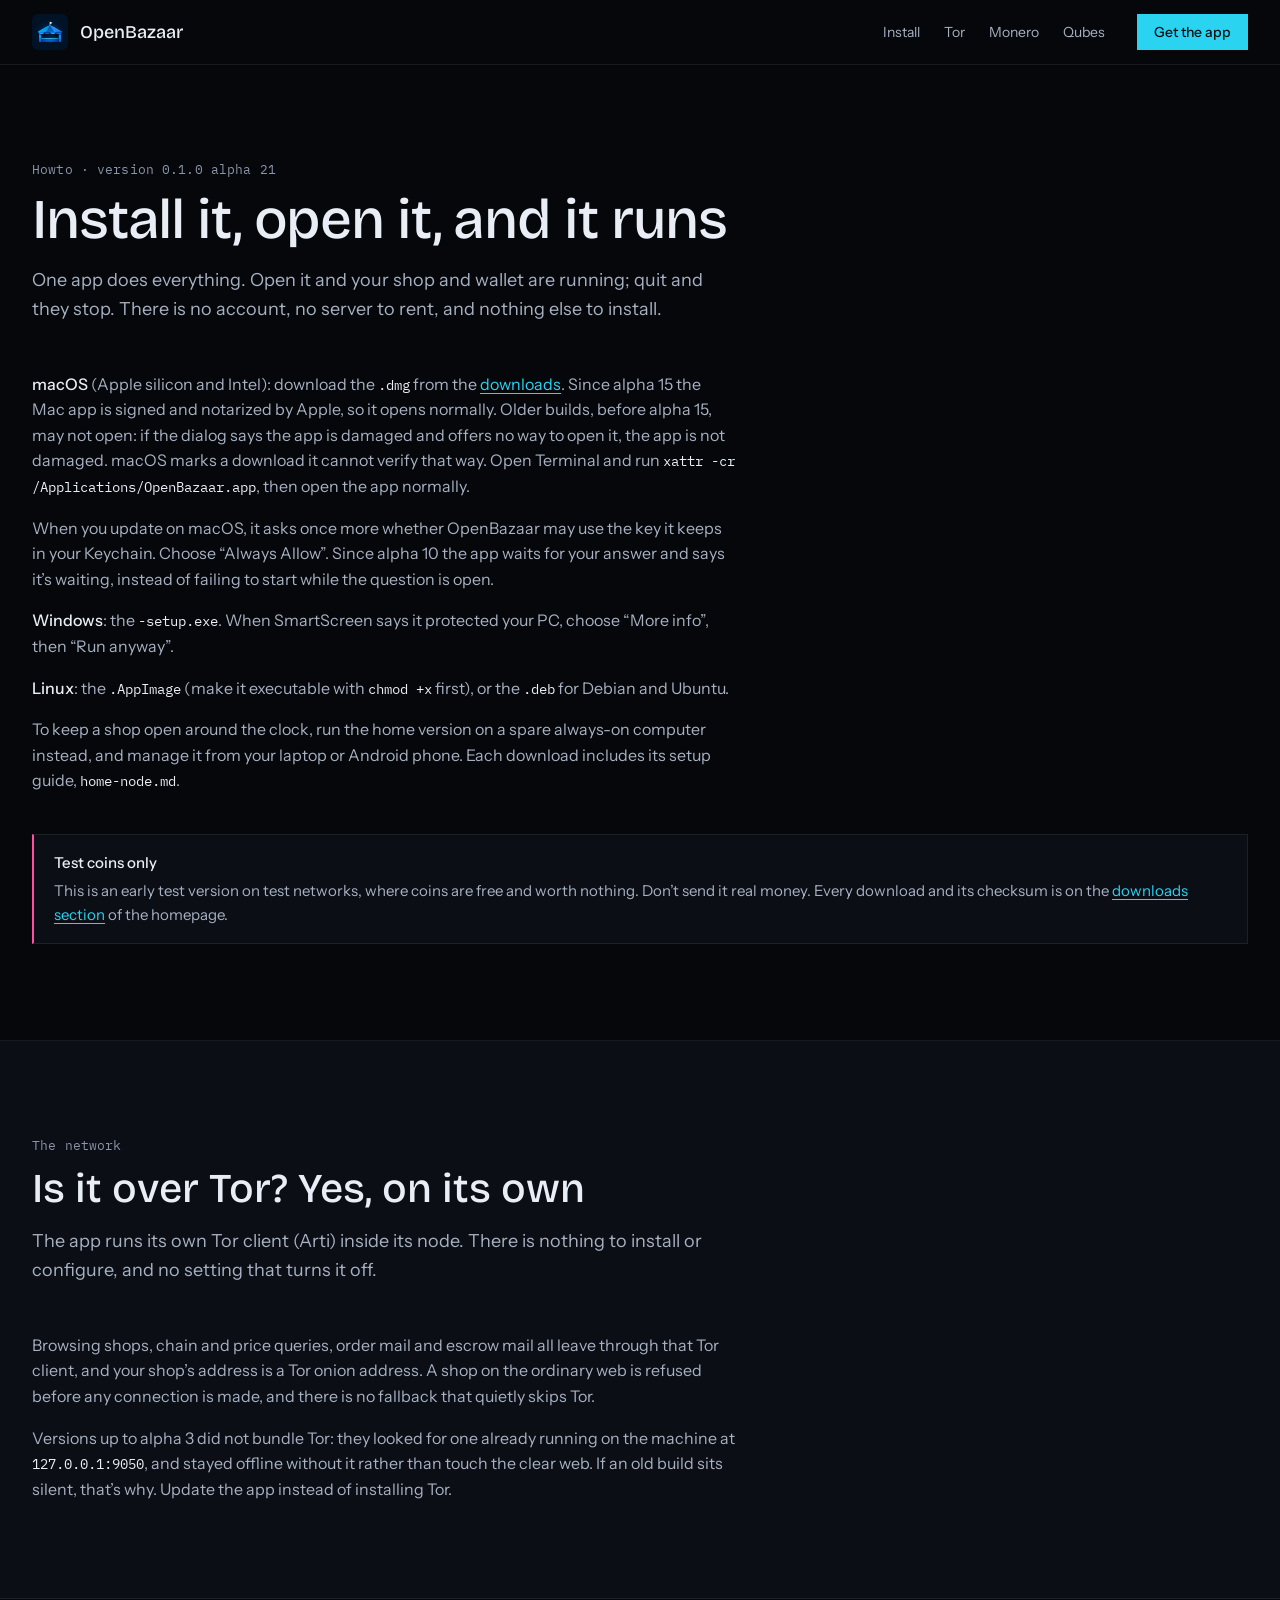
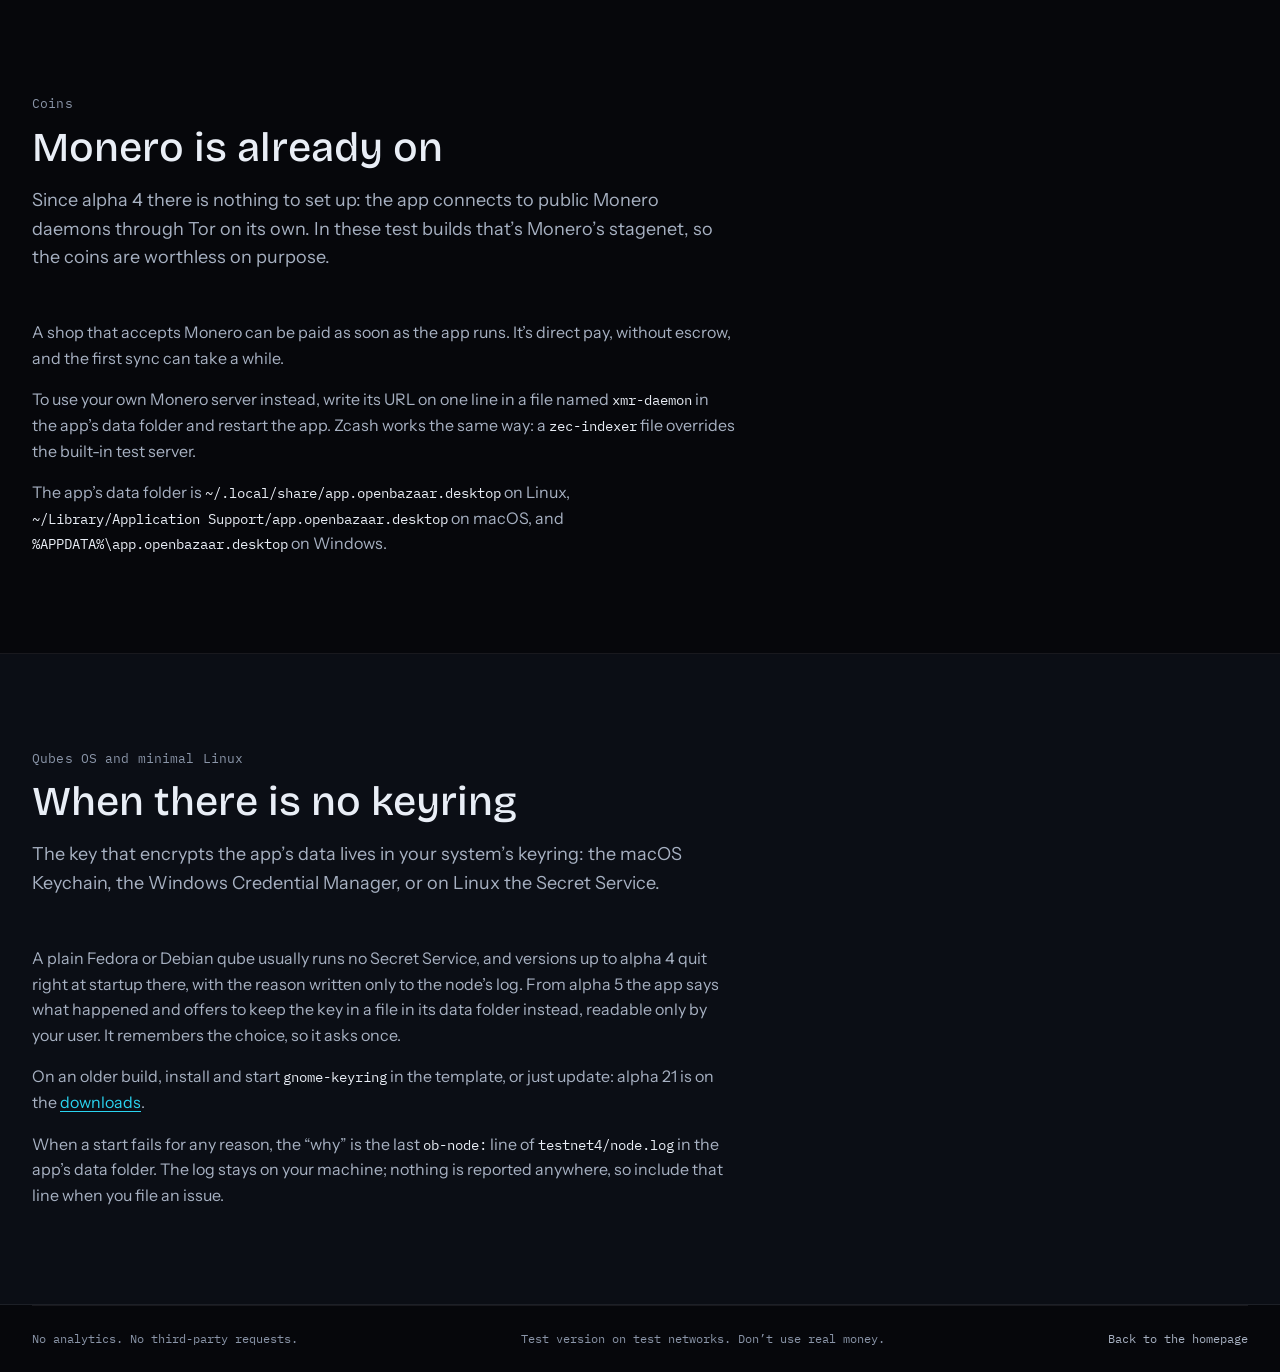
==== commit ad20af88: "Point the site at alpha.21: Windows boot and payment fixes, new download sizes" ====
--- a/howto/index.html
+++ b/howto/index.html
@@ -37,7 +37,7 @@
     <section id="install" class="section" aria-labelledby="install-heading">
       <div class="wrap">
         <div class="section-head">
-          <p class="eyebrow">Howto · version 0.1.0 alpha 15</p>
+          <p class="eyebrow">Howto · version 0.1.0 alpha 21</p>
           <h1 id="install-heading">Install it, open it, and it runs</h1>
           <p class="section-intro">One app does everything. Open it and your shop and wallet are running; quit and they stop. There is no account, no server to rent, and nothing else to install.</p>
         </div>
@@ -90,7 +90,7 @@
         </div>
         <div class="prose">
           <p>A plain Fedora or Debian qube usually runs no Secret Service, and versions up to alpha 4 quit right at startup there, with the reason written only to the node’s log. From alpha 5 the app says what happened and offers to keep the key in a file in its data folder instead, readable only by your user. It remembers the choice, so it asks once.</p>
-          <p>On an older build, install and start <code>gnome-keyring</code> in the template, or just update: alpha 15 is on the <a href="../#start">downloads</a>.</p>
+          <p>On an older build, install and start <code>gnome-keyring</code> in the template, or just update: alpha 21 is on the <a href="../#start">downloads</a>.</p>
           <p>When a start fails for any reason, the “why” is the last <code>ob-node:</code> line of <code>testnet4/node.log</code> in the app’s data folder. The log stays on your machine; nothing is reported anywhere, so include that line when you file an issue.</p>
         </div>
       </div>
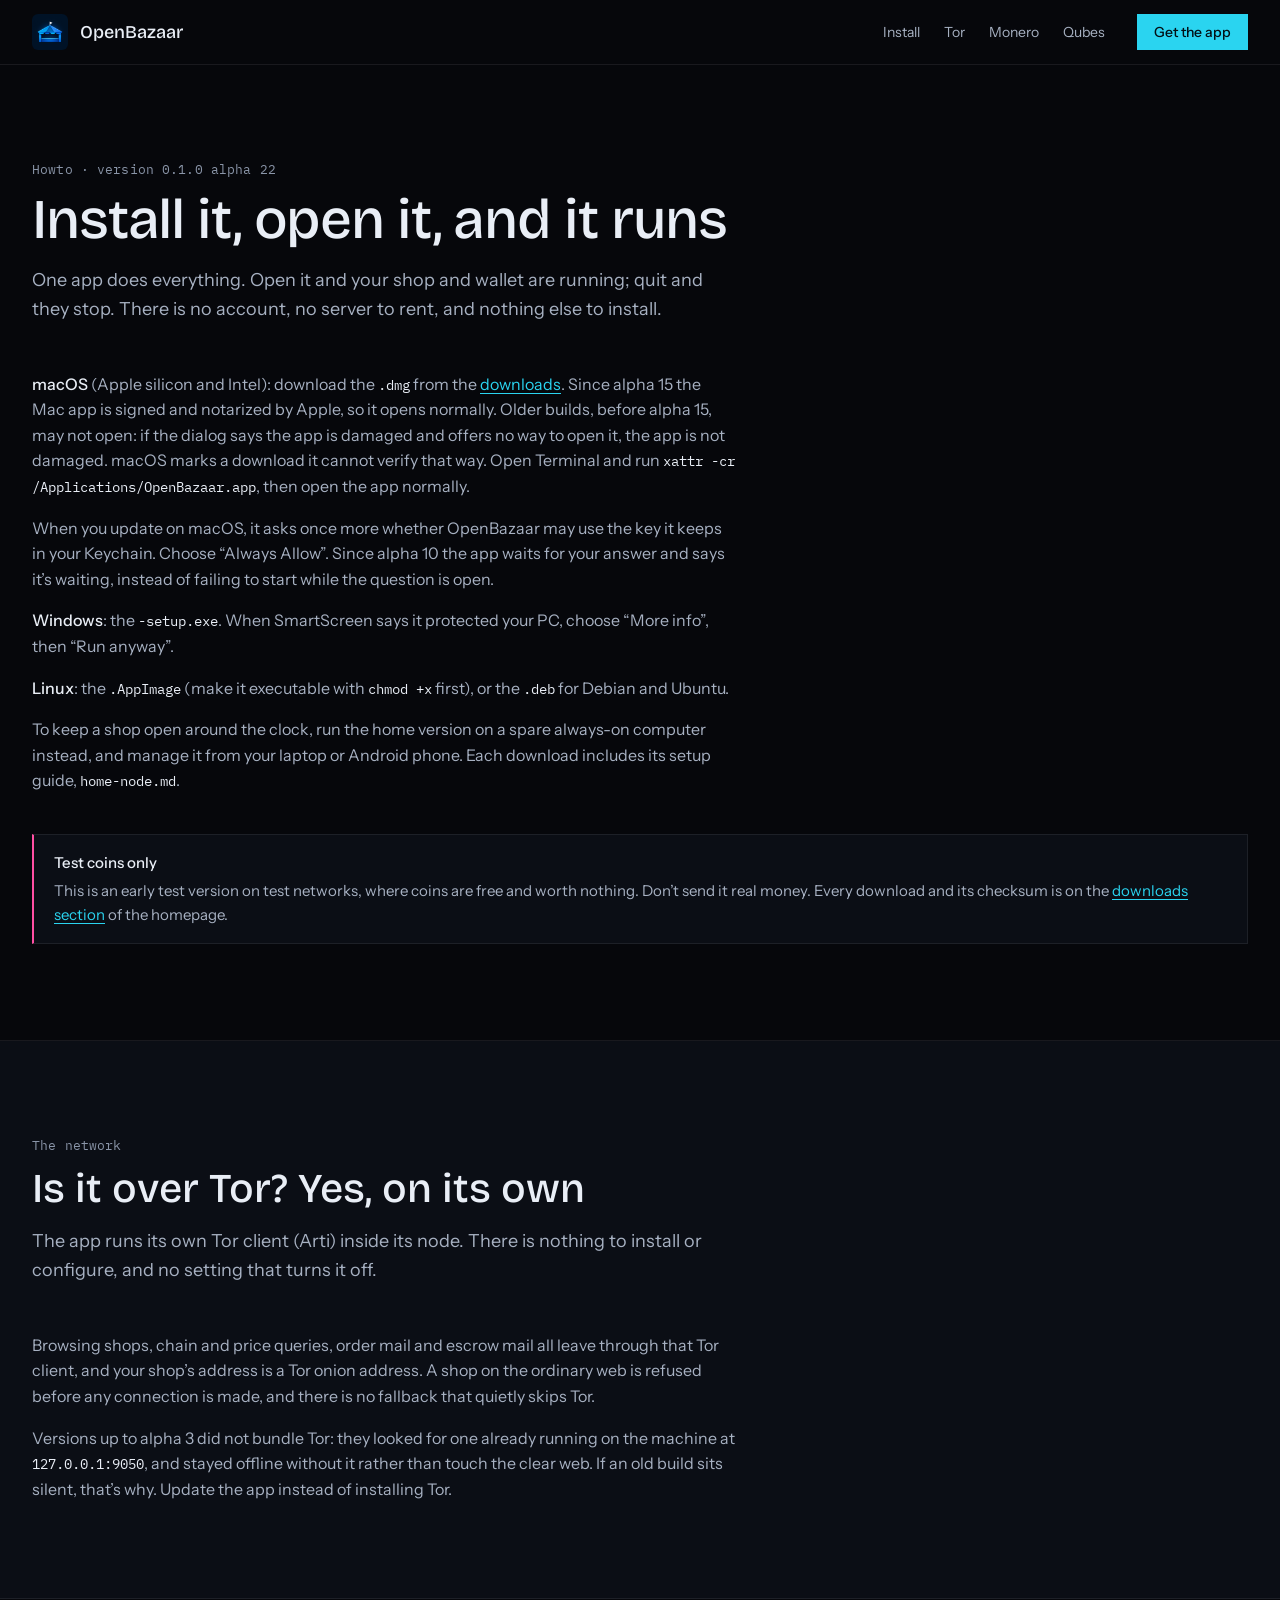
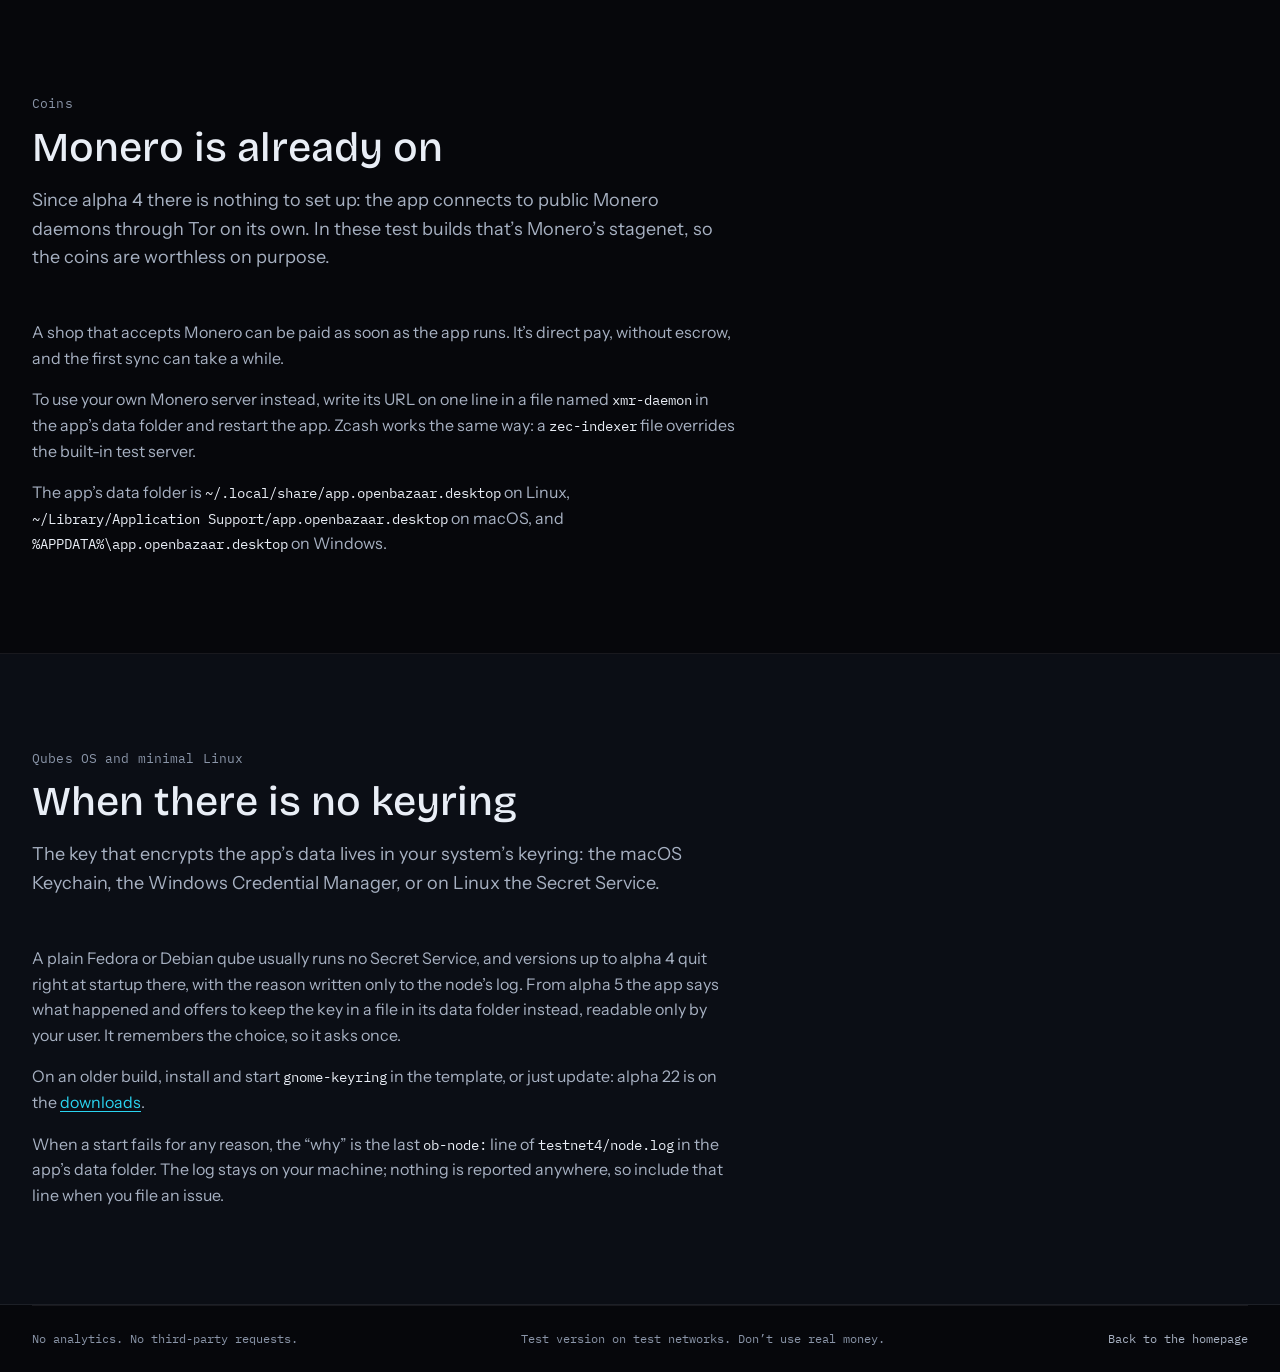
==== commit 8e94613a: "Point the site at alpha.22: 0-conf fee, Tor hardening, signed catalog, store directory, new download" ====
--- a/howto/index.html
+++ b/howto/index.html
@@ -37,7 +37,7 @@
     <section id="install" class="section" aria-labelledby="install-heading">
       <div class="wrap">
         <div class="section-head">
-          <p class="eyebrow">Howto · version 0.1.0 alpha 21</p>
+          <p class="eyebrow">Howto · version 0.1.0 alpha 22</p>
           <h1 id="install-heading">Install it, open it, and it runs</h1>
           <p class="section-intro">One app does everything. Open it and your shop and wallet are running; quit and they stop. There is no account, no server to rent, and nothing else to install.</p>
         </div>
@@ -90,7 +90,7 @@
         </div>
         <div class="prose">
           <p>A plain Fedora or Debian qube usually runs no Secret Service, and versions up to alpha 4 quit right at startup there, with the reason written only to the node’s log. From alpha 5 the app says what happened and offers to keep the key in a file in its data folder instead, readable only by your user. It remembers the choice, so it asks once.</p>
-          <p>On an older build, install and start <code>gnome-keyring</code> in the template, or just update: alpha 21 is on the <a href="../#start">downloads</a>.</p>
+          <p>On an older build, install and start <code>gnome-keyring</code> in the template, or just update: alpha 22 is on the <a href="../#start">downloads</a>.</p>
           <p>When a start fails for any reason, the “why” is the last <code>ob-node:</code> line of <code>testnet4/node.log</code> in the app’s data folder. The log stays on your machine; nothing is reported anywhere, so include that line when you file an issue.</p>
         </div>
       </div>
